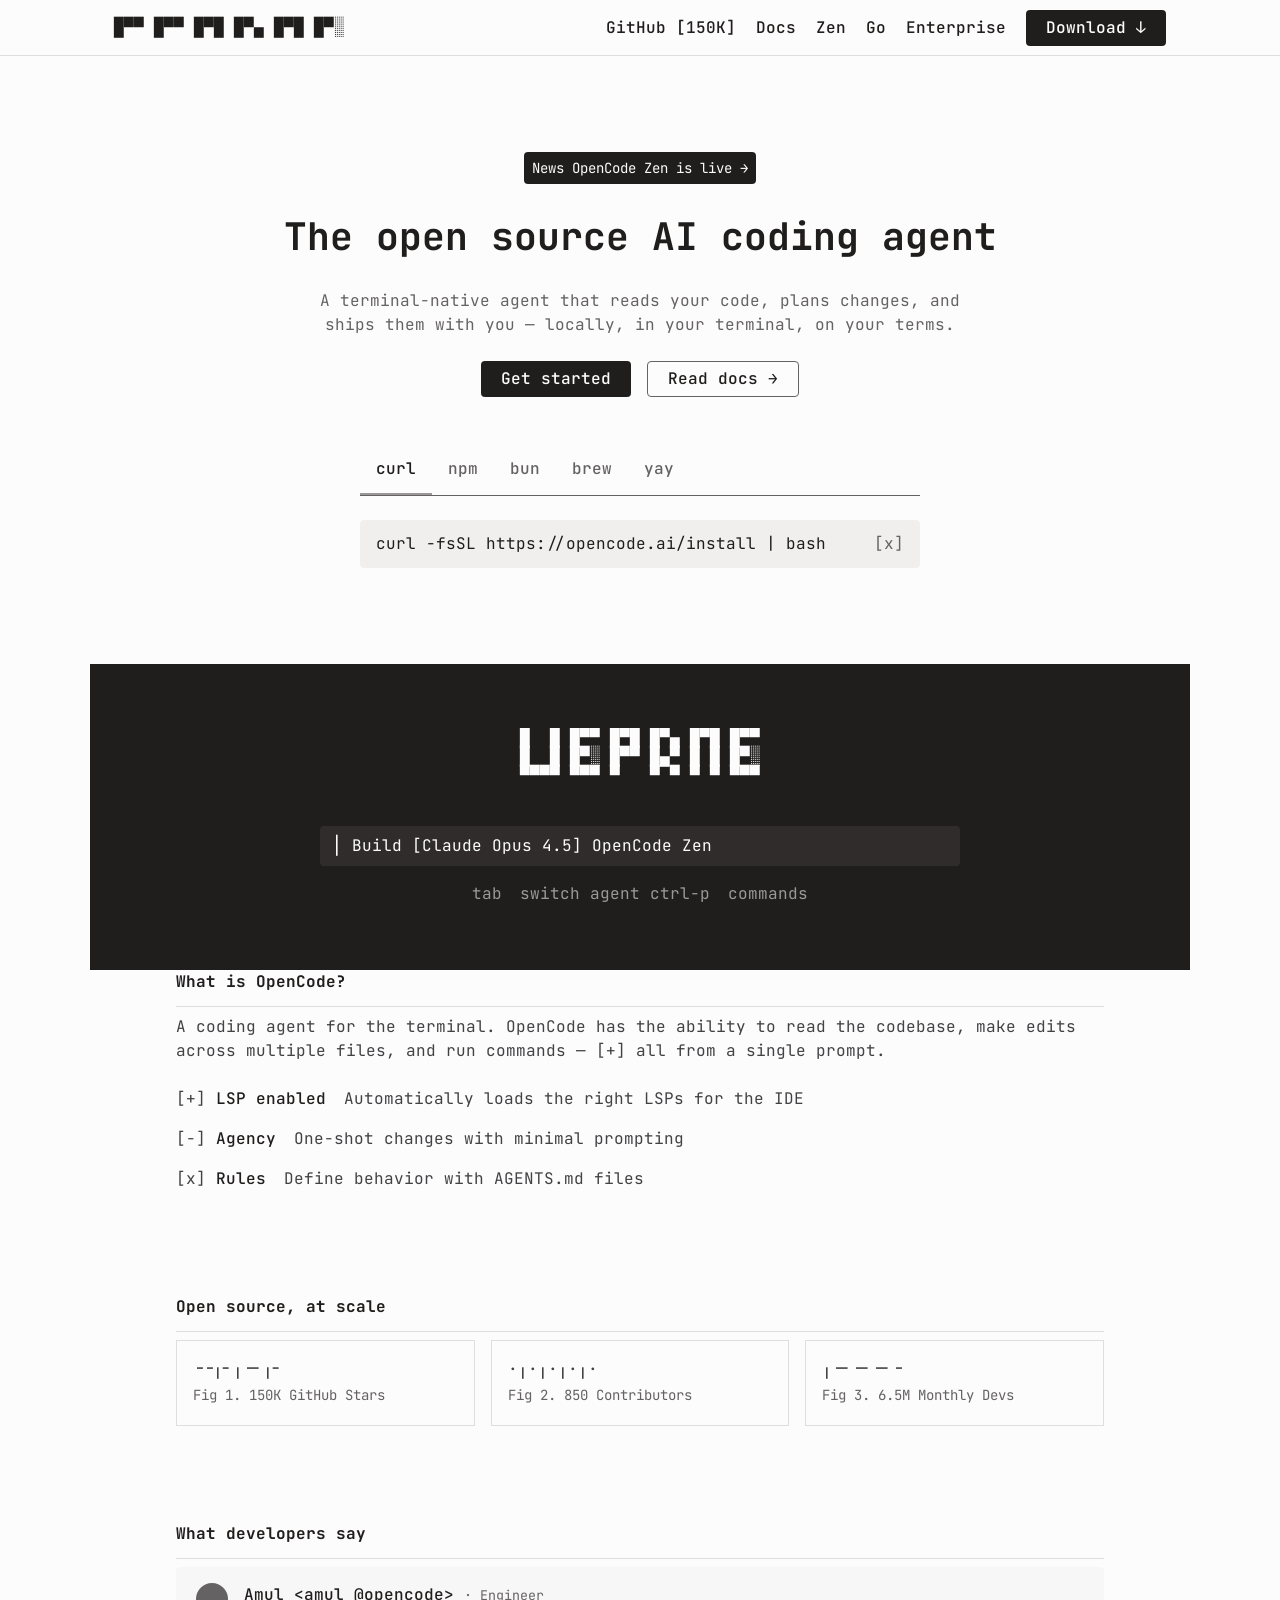
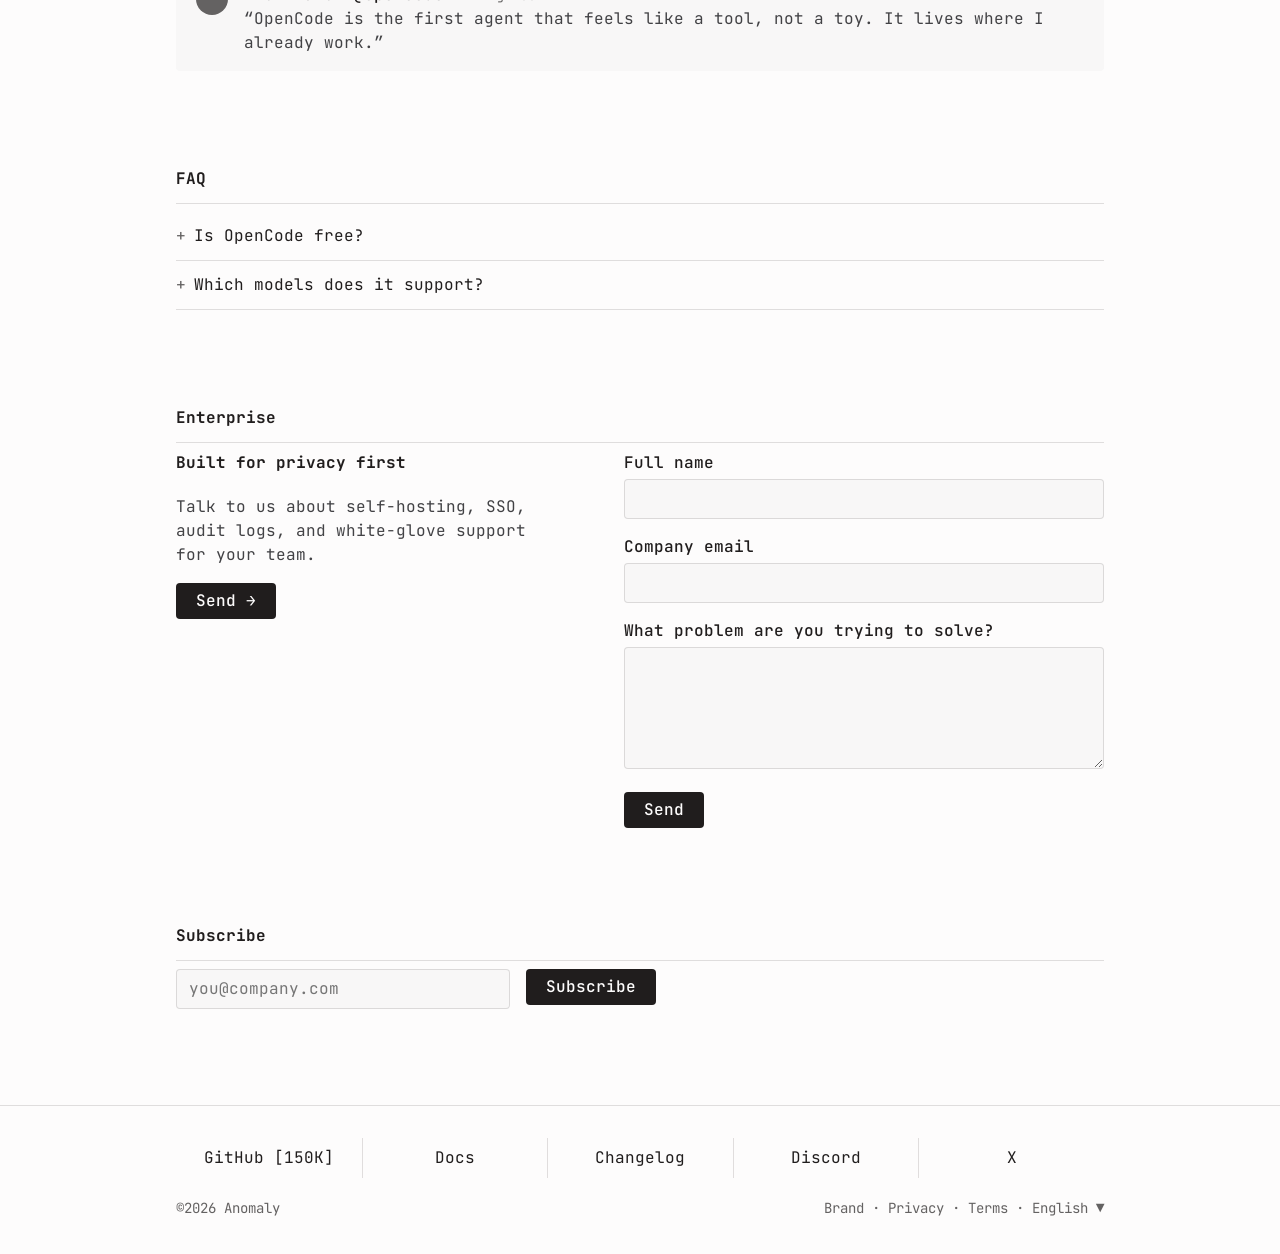
==== index.html @ a5323902 "Add OpenCode DESIGN.md-integrated marketing page" ====
<!DOCTYPE html>
<html lang="en">
<head>
<meta charset="UTF-8">
<meta name="viewport" content="width=device-width, initial-scale=1.0">
<title>OpenCode — The open source AI coding agent</title>
<link rel="preconnect" href="https://fonts.googleapis.com">
<link href="https://fonts.googleapis.com/css2?family=JetBrains+Mono:wght@400;500;700&display=swap" rel="stylesheet">
<style>
  :root {
    --ink: #201d1d;
    --ink-deep: #0f0000;
    --body: #424245;
    --mute: #646262;
    --stone: #6e6e73;
    --ash: #9a9898;
    --canvas: #fdfcfc;
    --surface-soft: #f8f7f7;
    --surface-card: #f1eeee;
    --surface-dark: #201d1d;
    --dark-elevated: #302c2c;
    --hairline: rgba(15, 0, 0, 0.12);
    --hairline-strong: #646262;
    --radius: 4px;
    --section: 96px;
    /* Berkeley Mono substitute per DESIGN.md §Note on Font Substitutes */
    --mono: "Berkeley Mono", "JetBrains Mono", "IBM Plex Mono", ui-monospace, SFMono-Regular, Menlo, Monaco, Consolas, "Liberation Mono", monospace;
  }
  * { margin: 0; padding: 0; box-sizing: border-box; }
  html { scroll-behavior: smooth; }
  body { background: var(--canvas); color: var(--body); font: 400 16px/1.5 var(--mono); }
  a { color: var(--ink); text-decoration: underline; text-underline-offset: 2px; }
  .container { max-width: 960px; margin: 0 auto; padding: 0 16px; }
  section { margin-bottom: var(--section); }

  /* primary-nav */
  nav {
    background: var(--canvas); border-bottom: 1px solid var(--hairline);
    height: 56px; display: flex; align-items: center; position: sticky; top: 0; z-index: 10;
  }
  .nav-inner { max-width: 1100px; margin: 0 auto; padding: 0 24px; width: 100%; display: flex; align-items: center; gap: 24px; }
  .wordmark { color: var(--ink); font: 700 16px/1 var(--mono); white-space: pre; letter-spacing: 0; }
  .nav-links { margin-left: auto; display: flex; gap: 20px; align-items: center; font-weight: 500; color: var(--ink); }
  .nav-links a { text-decoration: none; }

  /* buttons */
  .btn {
    font: 500 16px/2 var(--mono); height: 36px; padding: 4px 20px;
    border-radius: var(--radius); border: none; cursor: pointer; display: inline-flex; align-items: center; gap: 8px; text-decoration: none !important;
  }
  .btn-primary { background: var(--ink); color: var(--canvas); }
  .btn-primary:active { background: var(--ink-deep); }
  .btn-secondary { background: var(--canvas); color: var(--ink); border: 1px solid var(--hairline-strong); }

  .badge-news {
    display: inline-block; background: var(--surface-dark); color: var(--canvas);
    font: 400 14px/2 var(--mono); padding: 2px 8px; border-radius: var(--radius); margin-bottom: 24px;
  }
  .badge-news a { color: var(--canvas); text-decoration: none; }

  h1 { font: 700 38px/1.5 var(--mono); color: var(--ink); }
  h2 { font: 700 16px/1.5 var(--mono); color: var(--ink); display: block; padding-bottom: 12px; border-bottom: 1px solid var(--hairline); margin-bottom: 8px; }
  p { margin-bottom: 16px; }

  /* hero */
  .hero { padding: var(--section) 0 0; text-align: center; }
  .hero h1 { margin-bottom: 24px; }
  .hero p { color: var(--mute); max-width: 640px; margin: 0 auto 24px; text-align: center; }
  .hero-actions { display: flex; gap: 16px; justify-content: center; }

  /* install snippet */
  .install-block { max-width: 560px; margin: 48px auto 0; }
  .tabstrip { display: flex; border-bottom: 1px solid var(--hairline-strong); }
  .tab {
    background: transparent; border: none; color: var(--mute); font: 500 16px/2 var(--mono);
    padding: 8px 16px; cursor: pointer; border-bottom: 2px solid transparent;
  }
  .tab[aria-selected="true"] { color: var(--ink); border-bottom-color: var(--ash); }
  .install-snippet {
    background: var(--surface-card); color: var(--ink); padding: 12px 16px;
    border-radius: var(--radius); margin-top: 24px; display: flex; justify-content: space-between; align-items: center; gap: 16px;
  }
  .install-snippet span { overflow-x: auto; white-space: nowrap; }
  .copy-btn { background: none; border: none; color: var(--mute); font: inherit; cursor: pointer; }

  /* hero TUI mockup */
  .tui-mockup {
    background: var(--surface-dark); color: var(--canvas); padding: 64px 32px;
    max-width: 1100px; margin: 0 auto; text-align: center;
  }
  .tui-mockup pre.wordmark-lg { font: 700 16px/1.2 var(--mono); white-space: pre; color: var(--canvas); margin-bottom: 40px; overflow-x: auto; }
  .tui-prompt-row {
    background: var(--dark-elevated); color: var(--canvas); padding: 8px 12px;
    border-radius: var(--radius); max-width: 640px; margin: 0 auto 16px; text-align: left;
  }
  .tui-hints { color: var(--ash); font-size: 16px; }
  .tui-hints kbd { font-family: inherit; margin-right: 8px; }

  /* list rows */
  .list-row { padding: 8px 0; color: var(--body); }
  .list-row b { color: var(--ink); font-weight: 500; margin-right: 8px; }

  /* FAQ */
  .faq-row { border-bottom: 1px solid var(--hairline); padding: 12px 0; color: var(--ink); }
  .faq-row summary { cursor: pointer; list-style: none; display: flex; gap: 8px; }
  .faq-row summary::-webkit-details-marker { display: none; }
  .faq-row[open] summary .marker::before { content: "−"; }
  .faq-row summary .marker::before { content: "+"; color: var(--mute); }
  .faq-row .answer { padding-top: 8px; color: var(--body); }

  /* chart tiles */
  .charts { display: grid; grid-template-columns: repeat(3, 1fr); gap: 16px; }
  .chart-tile { background: var(--canvas); border: 1px solid var(--hairline); padding: 16px; color: var(--body); }
  .chart-tile .caption { font: 400 14px/2 var(--mono); color: var(--mute); }

  /* testimonial */
  .testimonial-row {
    background: var(--surface-soft); color: var(--body); padding: 16px 20px;
    border-radius: var(--radius); display: flex; gap: 16px; align-items: flex-start;
  }
  .avatar { width: 32px; height: 32px; border-radius: 9999px; background: var(--hairline-strong); flex: none; }
  .testimonial-row .who { font-weight: 500; color: var(--ink); }
  .testimonial-row .who small { color: var(--mute); font-weight: 400; }

  /* inputs */
  .text-input, textarea {
    background: var(--surface-soft); color: var(--ink); border: 1px solid var(--hairline);
    font: 400 16px/1.5 var(--mono); border-radius: var(--radius); padding: 8px 12px; width: 100%;
  }
  .text-input { height: 40px; }
  textarea { padding: 12px; resize: vertical; }
  .text-input:focus, textarea:focus { background: var(--canvas); border-color: var(--ink); outline: none; }
  .form-row { margin-bottom: 16px; }
  .form-row label { display: block; color: var(--ink); font-weight: 500; margin-bottom: 4px; }
  .enterprise-grid { display: grid; grid-template-columns: 360px 480px; gap: 64px; justify-content: space-between; }

  /* footer */
  footer { border-top: 1px solid var(--hairline); padding: 32px 0; }
  .footer-grid { display: grid; grid-template-columns: repeat(5, 1fr); }
  .footer-grid a { padding: 8px 0; text-align: center; border-left: 1px solid var(--hairline); text-decoration: none; }
  .footer-grid a:first-child { border-left: none; }
  .footer-bottom { display: flex; justify-content: space-between; color: var(--mute); font: 400 14px/2 var(--mono); margin-top: 16px; flex-wrap: wrap; gap: 8px; }
  .footer-bottom a { color: var(--mute); text-decoration: none; margin-left: 16px; }

  @media (max-width: 850px) {
    section { margin-bottom: 64px; }
    .charts { grid-template-columns: 1fr; }
    .enterprise-grid { grid-template-columns: 1fr; gap: 32px; }
    .footer-grid { grid-template-columns: repeat(2, 1fr); }
    .footer-grid a { border-left: none; }
  }
  @media (max-width: 768px) {
    .nav-links a:not(.btn) { display: none; }
  }
  @media (max-width: 640px) {
    section { margin-bottom: 48px; }
    h1 { font-size: 28px; }
    .footer-grid { grid-template-columns: 1fr; }
    .hero-actions { flex-direction: column; align-items: center; }
  }
</style>
</head>
<body>

<nav>
  <div class="nav-inner">
    <pre class="wordmark">█▀▀ █▀▀ █▀█ █▀▄ █▀█ █▀░</pre>
    <div class="nav-links">
      <a href="#">GitHub [150K]</a>
      <a href="#">Docs</a>
      <a href="#">Zen</a>
      <a href="#">Go</a>
      <a href="#">Enterprise</a>
      <a href="#" class="btn btn-primary">Download ↓</a>
    </div>
  </div>
</nav>

<main>
  <div class="container">
    <section class="hero">
      <span class="badge-news">News <a href="#">OpenCode Zen is live →</a></span>
      <h1>The open source AI coding agent</h1>
      <p>A terminal-native agent that reads your code, plans changes, and ships them with you — locally, in your terminal, on your terms.</p>
      <div class="hero-actions">
        <a href="#install" class="btn btn-primary">Get started</a>
        <a href="#" class="btn btn-secondary">Read docs →</a>
      </div>
      <div class="install-block" id="install">
        <div class="tabstrip" role="tablist">
          <button class="tab" role="tab" aria-selected="true">curl</button>
          <button class="tab" role="tab" aria-selected="false">npm</button>
          <button class="tab" role="tab" aria-selected="false">bun</button>
          <button class="tab" role="tab" aria-selected="false">brew</button>
          <button class="tab" role="tab" aria-selected="false">yay</button>
        </div>
        <div class="install-snippet">
          <span id="install-cmd">curl -fsSL https://opencode.ai/install | bash</span>
          <button class="copy-btn" id="copy-btn" aria-label="Copy install command">[x]</button>
        </div>
      </div>
    </section>
  </div>

  <div class="tui-mockup">
    <pre class="wordmark-lg">█  █ █▀▀ █▀█ █▀▄ █▀█ █▀▀
█  █ █▀░ █▀▀ █▄▀ █ █ █▀░
▀▀▀▀ ▀▀▀ ▀   ▀ ▀ ▀ ▀ ▀▀▀</pre>
    <div class="tui-prompt-row">│ Build  [Claude Opus 4.5]  OpenCode Zen</div>
    <div class="tui-hints"><kbd>tab</kbd> switch agent <kbd>ctrl-p</kbd> commands</div>
  </div>

  <div class="container">
    <section>
      <h2>What is OpenCode?</h2>
      <p>A coding agent for the terminal. OpenCode has the ability to read the codebase, make edits across multiple files, and run commands — [+] all from a single prompt.</p>
      <div class="list-row">[+] <b>LSP enabled</b> Automatically loads the right LSPs for the IDE</div>
      <div class="list-row">[-] <b>Agency</b> One-shot changes with minimal prompting</div>
      <div class="list-row">[x] <b>Rules</b> Define behavior with AGENTS.md files</div>
    </section>

    <section>
      <h2>Open source, at scale</h2>
      <div class="charts">
        <div class="chart-tile">╶╶╷╴╷╶╴╷╴<div class="caption">Fig 1. 150K GitHub Stars</div></div>
        <div class="chart-tile">·╷·╷·╷·╷·<div class="caption">Fig 2. 850 Contributors</div></div>
        <div class="chart-tile">╷╶╴╶╴╶╴╶<div class="caption">Fig 3. 6.5M Monthly Devs</div></div>
      </div>
    </section>

    <section>
      <h2>What developers say</h2>
      <div class="testimonial-row">
        <div class="avatar"></div>
        <div>
          <div class="who">Amul &lt;amul @opencode&gt; <small>· Engineer</small></div>
          <div>“OpenCode is the first agent that feels like a tool, not a toy. It lives where I already work.”</div>
        </div>
      </div>
    </section>

    <section>
      <h2>FAQ</h2>
      <details class="faq-row">
        <summary><span class="marker"></span>Is OpenCode free?</summary>
        <div class="answer">Yes. OpenCode is open source and free to use. Bring your own model provider.</div>
      </details>
      <details class="faq-row">
        <summary><span class="marker"></span>Which models does it support?</summary>
        <div class="answer">Most major providers plus local models via Ollama and LM Studio.</div>
      </details>
    </section>

    <section>
      <h2>Enterprise</h2>
      <div class="enterprise-grid">
        <div>
          <h2 style="border:none">Built for privacy first</h2>
          <p>Talk to us about self-hosting, SSO, audit logs, and white-glove support for your team.</p>
          <a href="mailto:enterprise@opencode.ai" class="btn btn-primary">Send →</a>
        </div>
        <form onsubmit="event.preventDefault(); this.reset(); alert('[+] Sent');">
          <div class="form-row"><label for="f1">Full name</label><input class="text-input" id="f1" required></div>
          <div class="form-row"><label for="f2">Company email</label><input class="text-input" id="f2" type="email" required></div>
          <div class="form-row"><label for="f3">What problem are you trying to solve?</label><textarea id="f3" rows="4"></textarea></div>
          <button class="btn btn-primary" type="submit">Send</button>
        </form>
      </div>
    </section>

    <section>
      <h2>Subscribe</h2>
      <div class="form-row" style="display:flex; gap:16px; max-width:480px;">
        <input class="text-input" type="email" placeholder="you@company.com" aria-label="Email">
        <button class="btn btn-primary">Subscribe</button>
      </div>
    </section>
  </div>
</main>

<footer>
  <div class="container">
    <div class="footer-grid">
      <a href="#">GitHub [150K]</a>
      <a href="#">Docs</a>
      <a href="#">Changelog</a>
      <a href="#">Discord</a>
      <a href="#">X</a>
    </div>
    <div class="footer-bottom">
      <span>©2026 Anomaly</span>
      <span>Brand · Privacy · Terms · English ▼</span>
    </div>
  </div>
</footer>

<script>
  const cmds = { curl: "curl -fsSL https://opencode.ai/install | bash", npm: "npm i -g opencode-ai@latest", bun: "bun install -g opencode-ai", brew: "brew install anomalyco/tap/opencode", yay: "yay -S opencode-bin" };
  document.querySelectorAll(".tab").forEach(t => t.addEventListener("click", () => {
    document.querySelectorAll(".tab").forEach(x => x.setAttribute("aria-selected", "false"));
    t.setAttribute("aria-selected", "true");
    document.getElementById("install-cmd").textContent = cmds[t.textContent.trim()];
  }));
  document.getElementById("copy-btn").addEventListener("click", () => {
    navigator.clipboard.writeText(document.getElementById("install-cmd").textContent);
  });
</script>
</body>
</html>
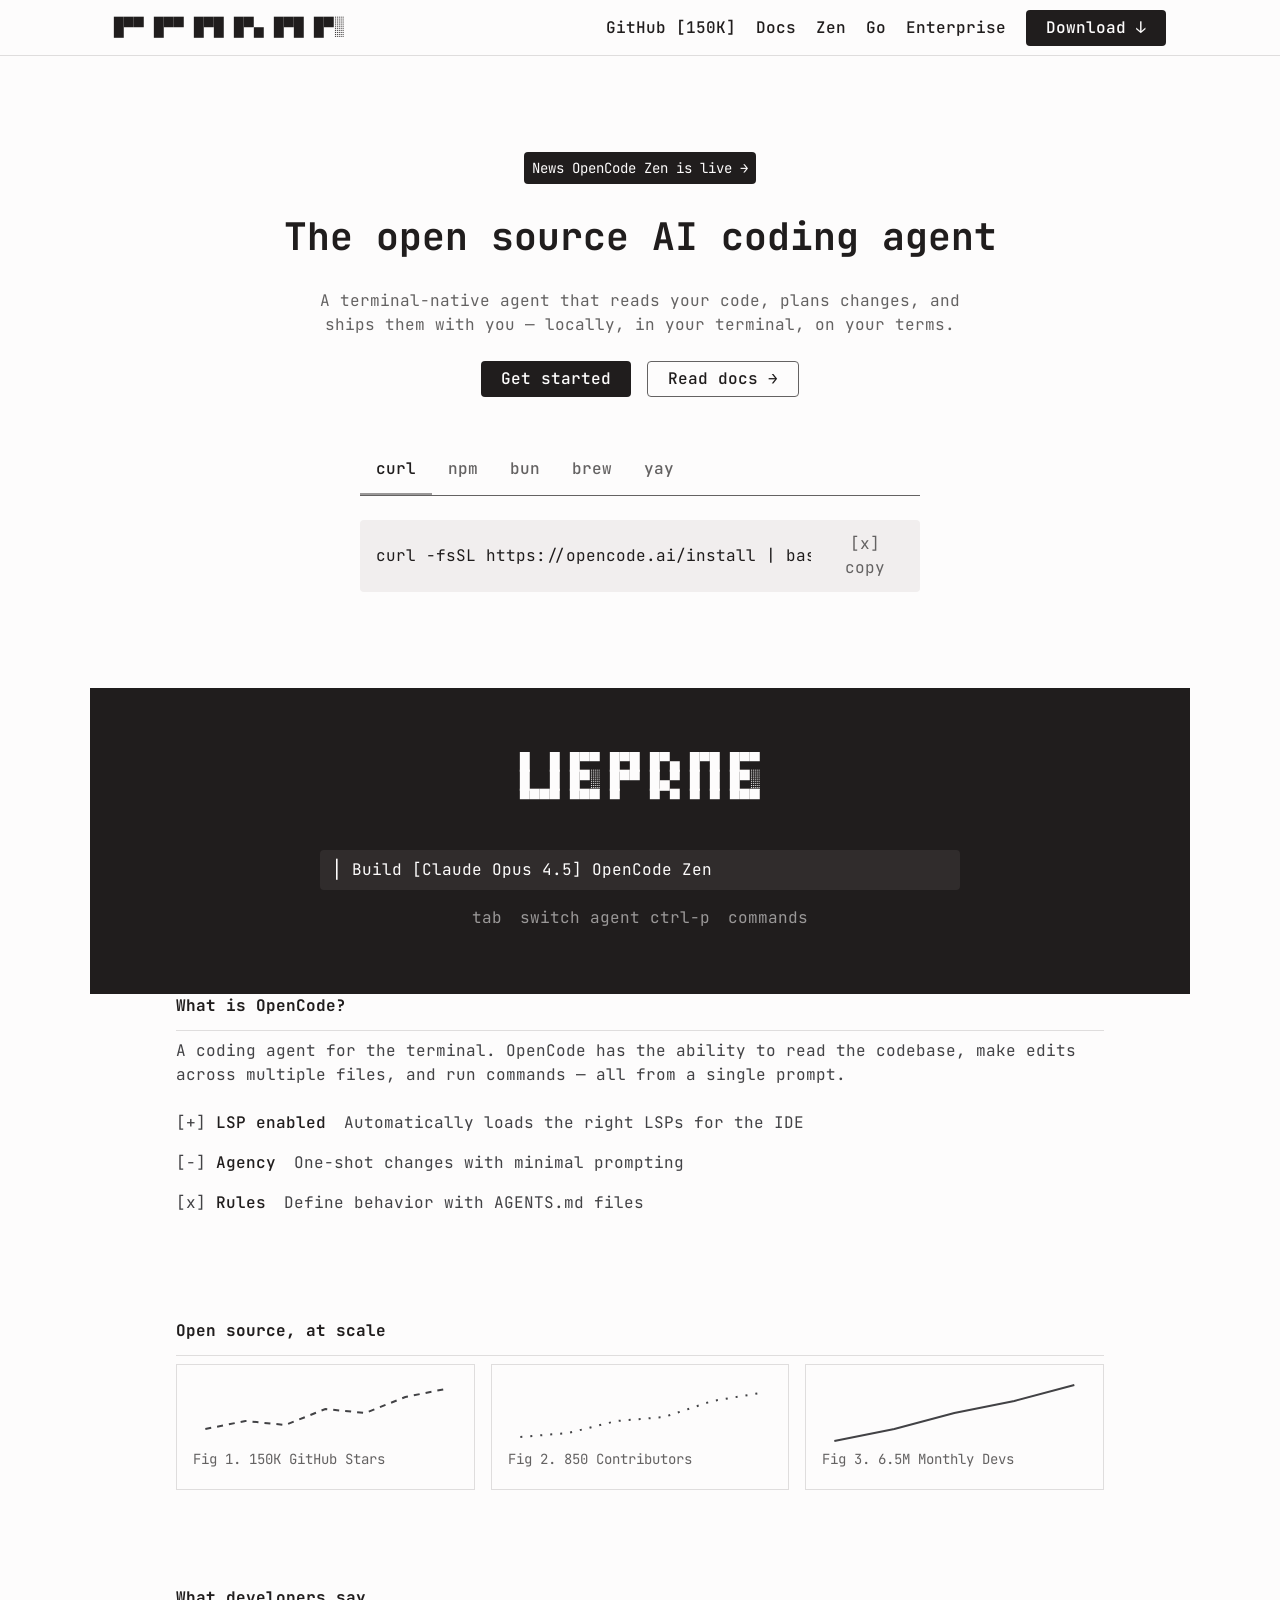
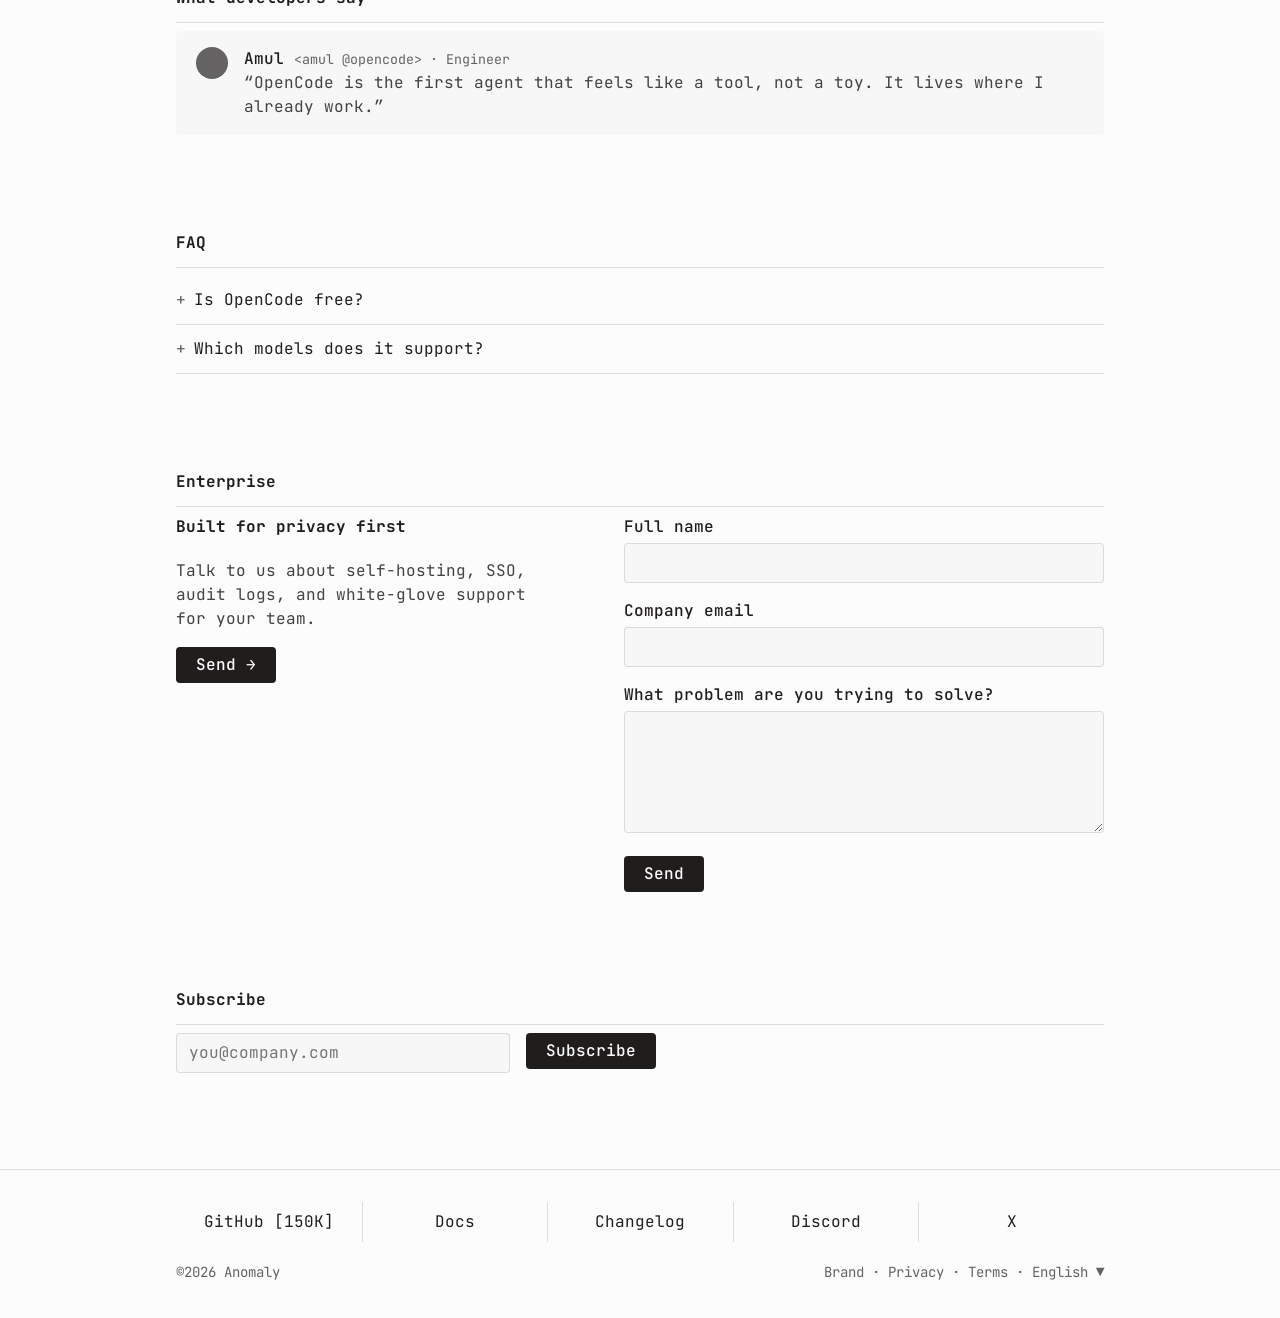
==== commit 57702517: "Add DESIGN.md from awesome-design-md repo, rebuild marketing page" ====
--- a/index.html
+++ b/index.html
@@ -39,7 +39,7 @@
     height: 56px; display: flex; align-items: center; position: sticky; top: 0; z-index: 10;
   }
   .nav-inner { max-width: 1100px; margin: 0 auto; padding: 0 24px; width: 100%; display: flex; align-items: center; gap: 24px; }
-  .wordmark { color: var(--ink); font: 700 16px/1 var(--mono); white-space: pre; letter-spacing: 0; }
+  .wordmark { color: var(--ink); font: 700 16px/1 var(--mono); white-space: pre; }
   .nav-links { margin-left: auto; display: flex; gap: 20px; align-items: center; font-weight: 500; color: var(--ink); }
   .nav-links a { text-decoration: none; }
 
@@ -73,7 +73,7 @@
   .tabstrip { display: flex; border-bottom: 1px solid var(--hairline-strong); }
   .tab {
     background: transparent; border: none; color: var(--mute); font: 500 16px/2 var(--mono);
-    padding: 8px 16px; cursor: pointer; border-bottom: 2px solid transparent;
+    padding: 8px 16px; cursor: pointer; border-bottom: 2px solid transparent; min-height: 36px;
   }
   .tab[aria-selected="true"] { color: var(--ink); border-bottom-color: var(--ash); }
   .install-snippet {
@@ -111,6 +111,7 @@
   /* chart tiles */
   .charts { display: grid; grid-template-columns: repeat(3, 1fr); gap: 16px; }
   .chart-tile { background: var(--canvas); border: 1px solid var(--hairline); padding: 16px; color: var(--body); }
+  .chart-tile svg { display: block; width: 100%; height: 64px; }
   .chart-tile .caption { font: 400 14px/2 var(--mono); color: var(--mute); }
 
   /* testimonial */
@@ -171,7 +172,7 @@
       <a href="#">Zen</a>
       <a href="#">Go</a>
       <a href="#">Enterprise</a>
-      <a href="#" class="btn btn-primary">Download ↓</a>
+      <a href="#install" class="btn btn-primary">Download ↓</a>
     </div>
   </div>
 </nav>
@@ -196,7 +197,7 @@
         </div>
         <div class="install-snippet">
           <span id="install-cmd">curl -fsSL https://opencode.ai/install | bash</span>
-          <button class="copy-btn" id="copy-btn" aria-label="Copy install command">[x]</button>
+          <button class="copy-btn" id="copy-btn" aria-label="Copy install command">[x] copy</button>
         </div>
       </div>
     </section>
@@ -213,7 +214,7 @@
   <div class="container">
     <section>
       <h2>What is OpenCode?</h2>
-      <p>A coding agent for the terminal. OpenCode has the ability to read the codebase, make edits across multiple files, and run commands — [+] all from a single prompt.</p>
+      <p>A coding agent for the terminal. OpenCode has the ability to read the codebase, make edits across multiple files, and run commands — all from a single prompt.</p>
       <div class="list-row">[+] <b>LSP enabled</b> Automatically loads the right LSPs for the IDE</div>
       <div class="list-row">[-] <b>Agency</b> One-shot changes with minimal prompting</div>
       <div class="list-row">[x] <b>Rules</b> Define behavior with AGENTS.md files</div>
@@ -222,9 +223,18 @@
     <section>
       <h2>Open source, at scale</h2>
       <div class="charts">
-        <div class="chart-tile">╶╶╷╴╷╶╴╷╴<div class="caption">Fig 1. 150K GitHub Stars</div></div>
-        <div class="chart-tile">·╷·╷·╷·╷·<div class="caption">Fig 2. 850 Contributors</div></div>
-        <div class="chart-tile">╷╶╴╶╴╶╴╶<div class="caption">Fig 3. 6.5M Monthly Devs</div></div>
+        <div class="chart-tile">
+          <svg viewBox="0 0 120 32" aria-hidden="true"><polyline points="0,24 20,20 40,22 60,14 80,16 100,8 120,4" fill="none" stroke="#424245" stroke-width="1" stroke-dasharray="3 3"/></svg>
+          <div class="caption">Fig 1. 150K GitHub Stars</div>
+        </div>
+        <div class="chart-tile">
+          <svg viewBox="0 0 120 32" aria-hidden="true"><polyline points="0,28 24,26 48,20 72,18 96,10 120,6" fill="none" stroke="#424245" stroke-width="1" stroke-dasharray="1 4"/></svg>
+          <div class="caption">Fig 2. 850 Contributors</div>
+        </div>
+        <div class="chart-tile">
+          <svg viewBox="0 0 120 32" aria-hidden="true"><polyline points="0,30 30,24 60,16 90,10 120,2" fill="none" stroke="#424245" stroke-width="1"/></svg>
+          <div class="caption">Fig 3. 6.5M Monthly Devs</div>
+        </div>
       </div>
     </section>
 
@@ -233,7 +243,7 @@
       <div class="testimonial-row">
         <div class="avatar"></div>
         <div>
-          <div class="who">Amul &lt;amul @opencode&gt; <small>· Engineer</small></div>
+          <div class="who">Amul <small>&lt;amul @opencode&gt; · Engineer</small></div>
           <div>“OpenCode is the first agent that feels like a tool, not a toy. It lives where I already work.”</div>
         </div>
       </div>
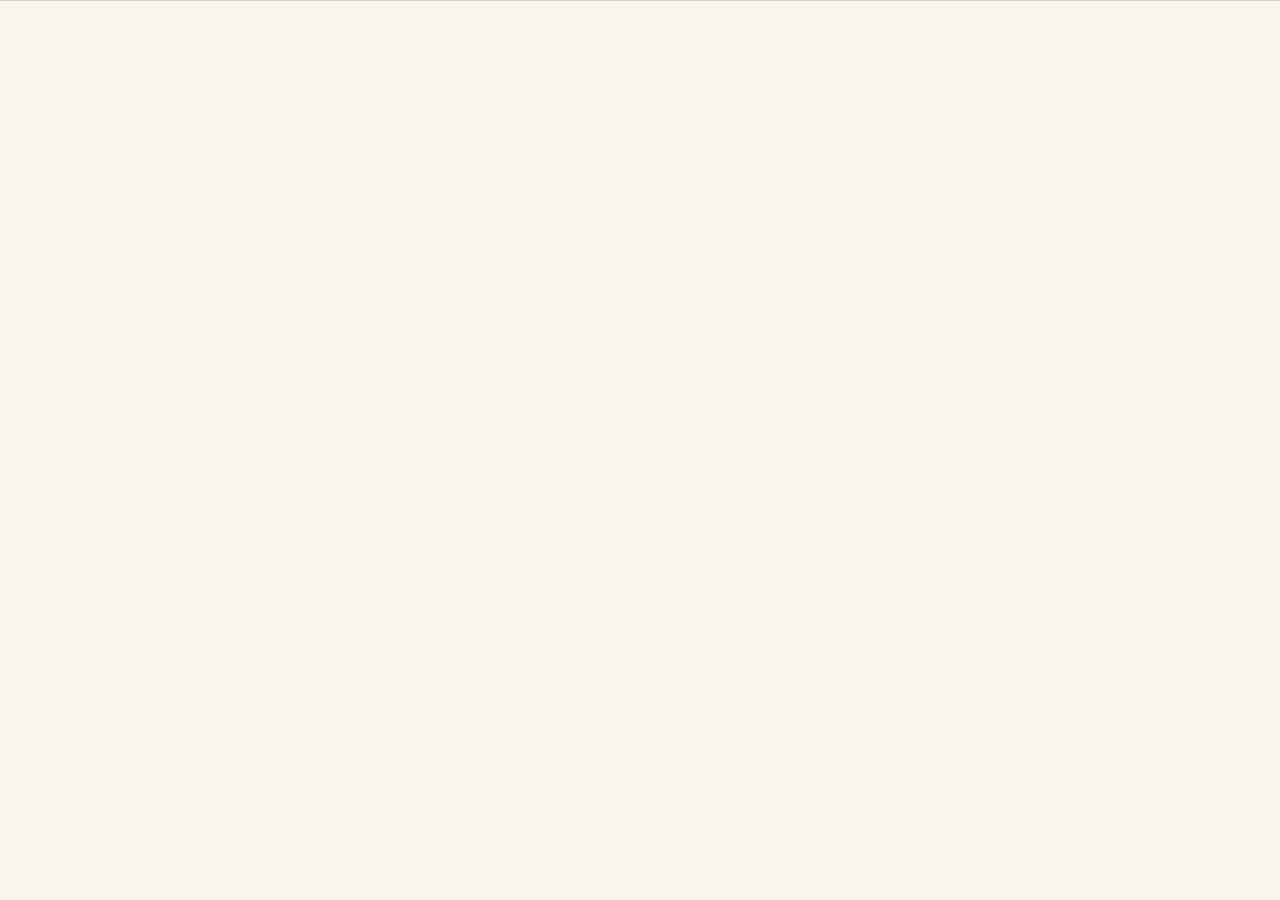
==== commit 8b6a4d88: "PustakaMitra AI frontend: 9 pages, mock service layer, Stitch design-system styling" ====
--- a/index.html
+++ b/index.html
@@ -1,319 +1,17 @@
 <!DOCTYPE html>
 <html lang="en">
 <head>
-<meta charset="UTF-8">
-<meta name="viewport" content="width=device-width, initial-scale=1.0">
-<title>OpenCode — The open source AI coding agent</title>
+<meta charset="utf-8">
+<meta name="viewport" content="width=device-width, initial-scale=1">
+<title>PustakaMitra AI — Nimma Interest, Nimma Next Book!</title>
 <link rel="preconnect" href="https://fonts.googleapis.com">
-<link href="https://fonts.googleapis.com/css2?family=JetBrains+Mono:wght@400;500;700&display=swap" rel="stylesheet">
-<style>
-  :root {
-    --ink: #201d1d;
-    --ink-deep: #0f0000;
-    --body: #424245;
-    --mute: #646262;
-    --stone: #6e6e73;
-    --ash: #9a9898;
-    --canvas: #fdfcfc;
-    --surface-soft: #f8f7f7;
-    --surface-card: #f1eeee;
-    --surface-dark: #201d1d;
-    --dark-elevated: #302c2c;
-    --hairline: rgba(15, 0, 0, 0.12);
-    --hairline-strong: #646262;
-    --radius: 4px;
-    --section: 96px;
-    /* Berkeley Mono substitute per DESIGN.md §Note on Font Substitutes */
-    --mono: "Berkeley Mono", "JetBrains Mono", "IBM Plex Mono", ui-monospace, SFMono-Regular, Menlo, Monaco, Consolas, "Liberation Mono", monospace;
-  }
-  * { margin: 0; padding: 0; box-sizing: border-box; }
-  html { scroll-behavior: smooth; }
-  body { background: var(--canvas); color: var(--body); font: 400 16px/1.5 var(--mono); }
-  a { color: var(--ink); text-decoration: underline; text-underline-offset: 2px; }
-  .container { max-width: 960px; margin: 0 auto; padding: 0 16px; }
-  section { margin-bottom: var(--section); }
-
-  /* primary-nav */
-  nav {
-    background: var(--canvas); border-bottom: 1px solid var(--hairline);
-    height: 56px; display: flex; align-items: center; position: sticky; top: 0; z-index: 10;
-  }
-  .nav-inner { max-width: 1100px; margin: 0 auto; padding: 0 24px; width: 100%; display: flex; align-items: center; gap: 24px; }
-  .wordmark { color: var(--ink); font: 700 16px/1 var(--mono); white-space: pre; }
-  .nav-links { margin-left: auto; display: flex; gap: 20px; align-items: center; font-weight: 500; color: var(--ink); }
-  .nav-links a { text-decoration: none; }
-
-  /* buttons */
-  .btn {
-    font: 500 16px/2 var(--mono); height: 36px; padding: 4px 20px;
-    border-radius: var(--radius); border: none; cursor: pointer; display: inline-flex; align-items: center; gap: 8px; text-decoration: none !important;
-  }
-  .btn-primary { background: var(--ink); color: var(--canvas); }
-  .btn-primary:active { background: var(--ink-deep); }
-  .btn-secondary { background: var(--canvas); color: var(--ink); border: 1px solid var(--hairline-strong); }
-
-  .badge-news {
-    display: inline-block; background: var(--surface-dark); color: var(--canvas);
-    font: 400 14px/2 var(--mono); padding: 2px 8px; border-radius: var(--radius); margin-bottom: 24px;
-  }
-  .badge-news a { color: var(--canvas); text-decoration: none; }
-
-  h1 { font: 700 38px/1.5 var(--mono); color: var(--ink); }
-  h2 { font: 700 16px/1.5 var(--mono); color: var(--ink); display: block; padding-bottom: 12px; border-bottom: 1px solid var(--hairline); margin-bottom: 8px; }
-  p { margin-bottom: 16px; }
-
-  /* hero */
-  .hero { padding: var(--section) 0 0; text-align: center; }
-  .hero h1 { margin-bottom: 24px; }
-  .hero p { color: var(--mute); max-width: 640px; margin: 0 auto 24px; text-align: center; }
-  .hero-actions { display: flex; gap: 16px; justify-content: center; }
-
-  /* install snippet */
-  .install-block { max-width: 560px; margin: 48px auto 0; }
-  .tabstrip { display: flex; border-bottom: 1px solid var(--hairline-strong); }
-  .tab {
-    background: transparent; border: none; color: var(--mute); font: 500 16px/2 var(--mono);
-    padding: 8px 16px; cursor: pointer; border-bottom: 2px solid transparent; min-height: 36px;
-  }
-  .tab[aria-selected="true"] { color: var(--ink); border-bottom-color: var(--ash); }
-  .install-snippet {
-    background: var(--surface-card); color: var(--ink); padding: 12px 16px;
-    border-radius: var(--radius); margin-top: 24px; display: flex; justify-content: space-between; align-items: center; gap: 16px;
-  }
-  .install-snippet span { overflow-x: auto; white-space: nowrap; }
-  .copy-btn { background: none; border: none; color: var(--mute); font: inherit; cursor: pointer; }
-
-  /* hero TUI mockup */
-  .tui-mockup {
-    background: var(--surface-dark); color: var(--canvas); padding: 64px 32px;
-    max-width: 1100px; margin: 0 auto; text-align: center;
-  }
-  .tui-mockup pre.wordmark-lg { font: 700 16px/1.2 var(--mono); white-space: pre; color: var(--canvas); margin-bottom: 40px; overflow-x: auto; }
-  .tui-prompt-row {
-    background: var(--dark-elevated); color: var(--canvas); padding: 8px 12px;
-    border-radius: var(--radius); max-width: 640px; margin: 0 auto 16px; text-align: left;
-  }
-  .tui-hints { color: var(--ash); font-size: 16px; }
-  .tui-hints kbd { font-family: inherit; margin-right: 8px; }
-
-  /* list rows */
-  .list-row { padding: 8px 0; color: var(--body); }
-  .list-row b { color: var(--ink); font-weight: 500; margin-right: 8px; }
-
-  /* FAQ */
-  .faq-row { border-bottom: 1px solid var(--hairline); padding: 12px 0; color: var(--ink); }
-  .faq-row summary { cursor: pointer; list-style: none; display: flex; gap: 8px; }
-  .faq-row summary::-webkit-details-marker { display: none; }
-  .faq-row[open] summary .marker::before { content: "−"; }
-  .faq-row summary .marker::before { content: "+"; color: var(--mute); }
-  .faq-row .answer { padding-top: 8px; color: var(--body); }
-
-  /* chart tiles */
-  .charts { display: grid; grid-template-columns: repeat(3, 1fr); gap: 16px; }
-  .chart-tile { background: var(--canvas); border: 1px solid var(--hairline); padding: 16px; color: var(--body); }
-  .chart-tile svg { display: block; width: 100%; height: 64px; }
-  .chart-tile .caption { font: 400 14px/2 var(--mono); color: var(--mute); }
-
-  /* testimonial */
-  .testimonial-row {
-    background: var(--surface-soft); color: var(--body); padding: 16px 20px;
-    border-radius: var(--radius); display: flex; gap: 16px; align-items: flex-start;
-  }
-  .avatar { width: 32px; height: 32px; border-radius: 9999px; background: var(--hairline-strong); flex: none; }
-  .testimonial-row .who { font-weight: 500; color: var(--ink); }
-  .testimonial-row .who small { color: var(--mute); font-weight: 400; }
-
-  /* inputs */
-  .text-input, textarea {
-    background: var(--surface-soft); color: var(--ink); border: 1px solid var(--hairline);
-    font: 400 16px/1.5 var(--mono); border-radius: var(--radius); padding: 8px 12px; width: 100%;
-  }
-  .text-input { height: 40px; }
-  textarea { padding: 12px; resize: vertical; }
-  .text-input:focus, textarea:focus { background: var(--canvas); border-color: var(--ink); outline: none; }
-  .form-row { margin-bottom: 16px; }
-  .form-row label { display: block; color: var(--ink); font-weight: 500; margin-bottom: 4px; }
-  .enterprise-grid { display: grid; grid-template-columns: 360px 480px; gap: 64px; justify-content: space-between; }
-
-  /* footer */
-  footer { border-top: 1px solid var(--hairline); padding: 32px 0; }
-  .footer-grid { display: grid; grid-template-columns: repeat(5, 1fr); }
-  .footer-grid a { padding: 8px 0; text-align: center; border-left: 1px solid var(--hairline); text-decoration: none; }
-  .footer-grid a:first-child { border-left: none; }
-  .footer-bottom { display: flex; justify-content: space-between; color: var(--mute); font: 400 14px/2 var(--mono); margin-top: 16px; flex-wrap: wrap; gap: 8px; }
-  .footer-bottom a { color: var(--mute); text-decoration: none; margin-left: 16px; }
-
-  @media (max-width: 850px) {
-    section { margin-bottom: 64px; }
-    .charts { grid-template-columns: 1fr; }
-    .enterprise-grid { grid-template-columns: 1fr; gap: 32px; }
-    .footer-grid { grid-template-columns: repeat(2, 1fr); }
-    .footer-grid a { border-left: none; }
-  }
-  @media (max-width: 768px) {
-    .nav-links a:not(.btn) { display: none; }
-  }
-  @media (max-width: 640px) {
-    section { margin-bottom: 48px; }
-    h1 { font-size: 28px; }
-    .footer-grid { grid-template-columns: 1fr; }
-    .hero-actions { flex-direction: column; align-items: center; }
-  }
-</style>
+<link href="https://fonts.googleapis.com/css2?family=Literata:opsz,wght@7..72,400;7..72,600;7..72,700&family=Source+Sans+3:wght@400;500;600&family=Noto+Sans+Kannada:wght@400;600&display=swap" rel="stylesheet">
+<link rel="stylesheet" href="/css/pustakamitra.css">
 </head>
 <body>
-
-<nav>
-  <div class="nav-inner">
-    <pre class="wordmark">█▀▀ █▀▀ █▀█ █▀▄ █▀█ █▀░</pre>
-    <div class="nav-links">
-      <a href="#">GitHub [150K]</a>
-      <a href="#">Docs</a>
-      <a href="#">Zen</a>
-      <a href="#">Go</a>
-      <a href="#">Enterprise</a>
-      <a href="#install" class="btn btn-primary">Download ↓</a>
-    </div>
-  </div>
-</nav>
-
-<main>
-  <div class="container">
-    <section class="hero">
-      <span class="badge-news">News <a href="#">OpenCode Zen is live →</a></span>
-      <h1>The open source AI coding agent</h1>
-      <p>A terminal-native agent that reads your code, plans changes, and ships them with you — locally, in your terminal, on your terms.</p>
-      <div class="hero-actions">
-        <a href="#install" class="btn btn-primary">Get started</a>
-        <a href="#" class="btn btn-secondary">Read docs →</a>
-      </div>
-      <div class="install-block" id="install">
-        <div class="tabstrip" role="tablist">
-          <button class="tab" role="tab" aria-selected="true">curl</button>
-          <button class="tab" role="tab" aria-selected="false">npm</button>
-          <button class="tab" role="tab" aria-selected="false">bun</button>
-          <button class="tab" role="tab" aria-selected="false">brew</button>
-          <button class="tab" role="tab" aria-selected="false">yay</button>
-        </div>
-        <div class="install-snippet">
-          <span id="install-cmd">curl -fsSL https://opencode.ai/install | bash</span>
-          <button class="copy-btn" id="copy-btn" aria-label="Copy install command">[x] copy</button>
-        </div>
-      </div>
-    </section>
-  </div>
-
-  <div class="tui-mockup">
-    <pre class="wordmark-lg">█  █ █▀▀ █▀█ █▀▄ █▀█ █▀▀
-█  █ █▀░ █▀▀ █▄▀ █ █ █▀░
-▀▀▀▀ ▀▀▀ ▀   ▀ ▀ ▀ ▀ ▀▀▀</pre>
-    <div class="tui-prompt-row">│ Build  [Claude Opus 4.5]  OpenCode Zen</div>
-    <div class="tui-hints"><kbd>tab</kbd> switch agent <kbd>ctrl-p</kbd> commands</div>
-  </div>
-
-  <div class="container">
-    <section>
-      <h2>What is OpenCode?</h2>
-      <p>A coding agent for the terminal. OpenCode has the ability to read the codebase, make edits across multiple files, and run commands — all from a single prompt.</p>
-      <div class="list-row">[+] <b>LSP enabled</b> Automatically loads the right LSPs for the IDE</div>
-      <div class="list-row">[-] <b>Agency</b> One-shot changes with minimal prompting</div>
-      <div class="list-row">[x] <b>Rules</b> Define behavior with AGENTS.md files</div>
-    </section>
-
-    <section>
-      <h2>Open source, at scale</h2>
-      <div class="charts">
-        <div class="chart-tile">
-          <svg viewBox="0 0 120 32" aria-hidden="true"><polyline points="0,24 20,20 40,22 60,14 80,16 100,8 120,4" fill="none" stroke="#424245" stroke-width="1" stroke-dasharray="3 3"/></svg>
-          <div class="caption">Fig 1. 150K GitHub Stars</div>
-        </div>
-        <div class="chart-tile">
-          <svg viewBox="0 0 120 32" aria-hidden="true"><polyline points="0,28 24,26 48,20 72,18 96,10 120,6" fill="none" stroke="#424245" stroke-width="1" stroke-dasharray="1 4"/></svg>
-          <div class="caption">Fig 2. 850 Contributors</div>
-        </div>
-        <div class="chart-tile">
-          <svg viewBox="0 0 120 32" aria-hidden="true"><polyline points="0,30 30,24 60,16 90,10 120,2" fill="none" stroke="#424245" stroke-width="1"/></svg>
-          <div class="caption">Fig 3. 6.5M Monthly Devs</div>
-        </div>
-      </div>
-    </section>
-
-    <section>
-      <h2>What developers say</h2>
-      <div class="testimonial-row">
-        <div class="avatar"></div>
-        <div>
-          <div class="who">Amul <small>&lt;amul @opencode&gt; · Engineer</small></div>
-          <div>“OpenCode is the first agent that feels like a tool, not a toy. It lives where I already work.”</div>
-        </div>
-      </div>
-    </section>
-
-    <section>
-      <h2>FAQ</h2>
-      <details class="faq-row">
-        <summary><span class="marker"></span>Is OpenCode free?</summary>
-        <div class="answer">Yes. OpenCode is open source and free to use. Bring your own model provider.</div>
-      </details>
-      <details class="faq-row">
-        <summary><span class="marker"></span>Which models does it support?</summary>
-        <div class="answer">Most major providers plus local models via Ollama and LM Studio.</div>
-      </details>
-    </section>
-
-    <section>
-      <h2>Enterprise</h2>
-      <div class="enterprise-grid">
-        <div>
-          <h2 style="border:none">Built for privacy first</h2>
-          <p>Talk to us about self-hosting, SSO, audit logs, and white-glove support for your team.</p>
-          <a href="mailto:enterprise@opencode.ai" class="btn btn-primary">Send →</a>
-        </div>
-        <form onsubmit="event.preventDefault(); this.reset(); alert('[+] Sent');">
-          <div class="form-row"><label for="f1">Full name</label><input class="text-input" id="f1" required></div>
-          <div class="form-row"><label for="f2">Company email</label><input class="text-input" id="f2" type="email" required></div>
-          <div class="form-row"><label for="f3">What problem are you trying to solve?</label><textarea id="f3" rows="4"></textarea></div>
-          <button class="btn btn-primary" type="submit">Send</button>
-        </form>
-      </div>
-    </section>
-
-    <section>
-      <h2>Subscribe</h2>
-      <div class="form-row" style="display:flex; gap:16px; max-width:480px;">
-        <input class="text-input" type="email" placeholder="you@company.com" aria-label="Email">
-        <button class="btn btn-primary">Subscribe</button>
-      </div>
-    </section>
-  </div>
-</main>
-
-<footer>
-  <div class="container">
-    <div class="footer-grid">
-      <a href="#">GitHub [150K]</a>
-      <a href="#">Docs</a>
-      <a href="#">Changelog</a>
-      <a href="#">Discord</a>
-      <a href="#">X</a>
-    </div>
-    <div class="footer-bottom">
-      <span>©2026 Anomaly</span>
-      <span>Brand · Privacy · Terms · English ▼</span>
-    </div>
-  </div>
-</footer>
-
-<script>
-  const cmds = { curl: "curl -fsSL https://opencode.ai/install | bash", npm: "npm i -g opencode-ai@latest", bun: "bun install -g opencode-ai", brew: "brew install anomalyco/tap/opencode", yay: "yay -S opencode-bin" };
-  document.querySelectorAll(".tab").forEach(t => t.addEventListener("click", () => {
-    document.querySelectorAll(".tab").forEach(x => x.setAttribute("aria-selected", "false"));
-    t.setAttribute("aria-selected", "true");
-    document.getElementById("install-cmd").textContent = cmds[t.textContent.trim()];
-  }));
-  document.getElementById("copy-btn").addEventListener("click", () => {
-    navigator.clipboard.writeText(document.getElementById("install-cmd").textContent);
-  });
-</script>
+<nav class="topnav" id="nav"></nav>
+<main class="container" id="main"></main>
+<div id="footer"></div>
+<script type="module" src="/js/pages/landing.js"></script>
 </body>
 </html>
--- a/css/pustakamitra.css
+++ b/css/pustakamitra.css
@@ -0,0 +1,128 @@
+/* PustakaMitra AI design system — derived from Stitch design system
+   (forest green #1b4332 / ivory #faf6ef / gold #c2871d, Literata + Source Sans 3,
+   generous spacing, 1px borders, 4px radii). */
+:root {
+  --green: #1b4332; --green-700: #16382a; --green-500: #2d6a4f;
+  --ivory: #faf6ef; --ivory-200: #f2ead9; --ivory-400: #e7dccb;
+  --gold: #c2871d; --gold-soft: #e7c77f;
+  --ink: #22271f; --mute: #6d6a5f;
+  --border: 1px solid rgba(27, 67, 50, .18);
+  --amber: #b3541e;
+  --radius: 4px; --radius-lg: 12px;
+  --shadow: 0 2px 8px rgba(27, 67, 50, .07);
+  --serif: "Literata", Georgia, serif;
+  --sans: "Source Sans 3", "Noto Sans Kannada", system-ui, sans-serif;
+  --maxw: 1120px;
+  --space-1: .5rem; --space-2: 1rem; --space-3: 1.5rem; --space-4: 2.5rem; --space-5: 4rem;
+}
+* { margin: 0; padding: 0; box-sizing: border-box; }
+body { background: var(--ivory); color: var(--ink); font: 17px/1.6 var(--sans); -webkit-font-smoothing: antialiased; }
+h1, h2, h3, .serif { font-family: var(--serif); line-height: 1.25; }
+h1 { font-size: clamp(2rem, 5vw, 3.1rem); font-weight: 600; }
+h2 { font-size: 1.45rem; font-weight: 600; }
+a { color: var(--green); text-decoration: none; }
+a:hover { text-decoration: underline; }
+img { max-width: 100%; }
+
+.container { max-width: var(--maxw); margin: 0 auto; padding-inline: var(--space-3); }
+.section { margin-block: var(--space-5); }
+.muted { color: var(--mute); }
+.kannada { font-family: var(--sans); }
+
+/* nav */
+.topnav { border-bottom: var(--border); background: var(--ivory); position: sticky; top: 0; z-index: 20; }
+.topnav .inner { display: flex; align-items: center; gap: var(--space-3); height: 64px; max-width: var(--maxw); margin: 0 auto; padding-inline: var(--space-3); }
+.logo { font-family: var(--serif); font-size: 1.15rem; font-weight: 700; color: var(--green); display: flex; gap: .5rem; align-items: center; }
+.logo .mark { width: 28px; height: 28px; border-radius: 50%; background: var(--gold); display: grid; place-items: center; color: var(--ivory); font-size: 14px; font-family: var(--serif); }
+.topnav .links { margin-left: auto; display: flex; gap: var(--space-2); align-items: center; font-weight: 500; }
+.topnav .links a { padding: .4rem .7rem; border-radius: var(--radius); }
+.topnav .links a[aria-current="page"] { background: var(--ivory-200); color: var(--green); }
+
+/* buttons */
+.btn { display: inline-flex; align-items: center; gap: .5rem; padding: .68rem 1.4rem; border-radius: var(--radius); border: 1px solid var(--green); background: var(--green); color: var(--ivory); font: 600 .95rem var(--sans); cursor: pointer; transition: background .15s, border-color .15s, transform .05s; }
+.btn:hover { background: var(--green-700); }
+.btn:active { transform: translateY(1px); }
+.btn.gold { border-color: var(--gold); background: var(--gold); color: #fff; }
+.btn.gold:hover { background: #a8710f; }
+.btn.secondary { background: transparent; color: var(--green); border-color: rgba(27,67,50,.35); }
+.btn.secondary:hover { border-color: var(--green); background: rgba(27,67,50,.05); }
+.btn.small { padding: .4rem .9rem; font-size: .85rem; }
+
+/* cards & books */
+.bookcard { border: var(--border); border-radius: var(--radius-lg); background: #fffdf8; overflow: hidden; display: flex; flex-direction: column; box-shadow: var(--shadow); transition: transform .15s, box-shadow .15s; }
+.bookcard:hover { transform: translateY(-3px); box-shadow: 0 6px 18px rgba(27,67,50,.12); }
+.bookcard .cover-wrap { aspect-ratio: 2/3; display: block; }
+.bookcard .info { padding: var(--space-2); display: flex; flex-direction: column; gap: .35rem; }
+.bookcard .title { font-family: var(--serif); font-weight: 600; font-size: 1.02rem; color: var(--green-700); }
+.bookcard .meta { font-size: .85rem; color: var(--mute); }
+.tag { display: inline-block; font-size: .72rem; letter-spacing: .04em; text-transform: uppercase; padding: .15rem .55rem; border: var(--border); border-radius: 999px; background: var(--ivory-200); color: var(--green); }
+.tag.gold { background: rgba(194,135,29,.14); border-color: rgba(194,135,29,.4); color: #8f6310; }
+
+.shelf { display: grid; grid-template-columns: repeat(auto-fill, minmax(170px, 1fr)); gap: var(--space-2); }
+
+/* forms */
+input[type="text"], input[type="email"], input[type="password"], input[type="search"], select, textarea {
+  width: 100%; padding: .7rem .9rem; border: var(--border); border-radius: var(--radius);
+  background: #fffdf8; font: 1rem var(--sans); color: var(--ink);
+}
+input:focus, select:focus, textarea:focus { outline: 2px solid rgba(194,135,29,.45); outline-offset: 1px; border-color: var(--green); }
+.field { display: flex; flex-direction: column; gap: .3rem; margin-bottom: var(--space-3); }
+.field label { font-weight: 600; font-size: .9rem; color: var(--green-700); }
+.hint { font-size: .8rem; color: var(--mute); }
+
+.searchbar { display: flex; gap: .5rem; }
+.searchbar input { flex: 1; }
+
+/* chips */
+.chipbar { display: flex; flex-wrap: wrap; gap: .5rem; }
+.chip {
+  padding: .45rem .95rem; border: var(--border); border-radius: 999px; background: #fffdf8;
+  font-size: .9rem; cursor: pointer; color: var(--ink); transition: all .15s;
+}
+.chip:hover { border-color: var(--green); }
+.chip[aria-pressed="true"] { background: var(--green); color: var(--ivory); border-color: var(--green); }
+.chip .kn { color: var(--gold); margin-left: .35rem; font-size: .82rem; }
+.chip[aria-pressed="true"] .kn { color: var(--gold-soft); }
+
+/* panels */
+.panel { border: var(--border); border-radius: var(--radius-lg); background: #fffdf8; padding: var(--space-3); }
+.panel.green { background: var(--green); color: var(--ivory); border-color: var(--green); }
+.panel.soft { background: var(--ivory-200); }
+
+/* availability */
+.status { font-size: .85rem; font-weight: 600; display: inline-flex; gap: .35rem; align-items: center; padding: .15rem .6rem; border-radius: 999px; border: 1px solid transparent; }
+.status.available { color: #1d6b3c; background: rgba(45,106,79,.12); border-color: rgba(45,106,79,.35); }
+.status.checked-out { color: var(--amber); background: rgba(179,84,30,.10); border-color: rgba(179,84,30,.35); }
+.status.waitlist { color: #8a6d00; background: rgba(194,135,29,.12); border-color: rgba(194,135,29,.4); }
+.mock-note { font-size: .78rem; color: var(--mute); font-style: italic; }
+
+/* tables / library rows */
+.librow { display: flex; flex-wrap: wrap; gap: var(--space-2); align-items: center; padding: var(--space-2) 0; border-bottom: var(--border); }
+.librow:last-child { border-bottom: none; }
+.librow .branch { font-family: var(--serif); font-weight: 600; color: var(--green-700); min-width: 240px; }
+
+/* footer */
+footer { border-top: var(--border); margin-top: var(--space-5); padding: var(--space-3) 0 var(--space-4); }
+footer .inner { display: flex; flex-wrap: wrap; gap: var(--space-3); justify-content: space-between; font-size: .9rem; color: var(--mute); }
+footer a { color: var(--green-700); }
+
+/* auth / onboarding split */
+.split { display: grid; grid-template-columns: 1fr 1fr; min-height: calc(100vh - 64px); }
+.split .left { background: var(--green); color: var(--ivory); padding: var(--space-4); display: flex; flex-direction: column; justify-content: center; gap: var(--space-3); }
+.split .left blockquote { font-family: var(--serif); font-size: 1.4rem; line-height: 1.5; }
+.split .left .by { color: var(--gold-soft); font-size: .9rem; }
+.split .right { display: grid; place-items: center; padding: var(--space-4); }
+.authcard { width: 100%; max-width: 400px; }
+.steps { display: flex; gap: .4rem; margin-bottom: var(--space-3); }
+.steps .dot { height: 6px; flex: 1; border-radius: 999px; background: var(--ivory-400); }
+.steps .dot.done { background: var(--gold); }
+.steps .dot.active { background: var(--green); }
+
+@media (max-width: 850px) {
+  .split { grid-template-columns: 1fr; }
+  .split .left { min-height: 220px; padding: var(--space-3); }
+}
+@media (max-width: 640px) {
+  .topnav .links a:not(.btn) { display: none; }
+  h1 { font-size: 2rem; }
+}
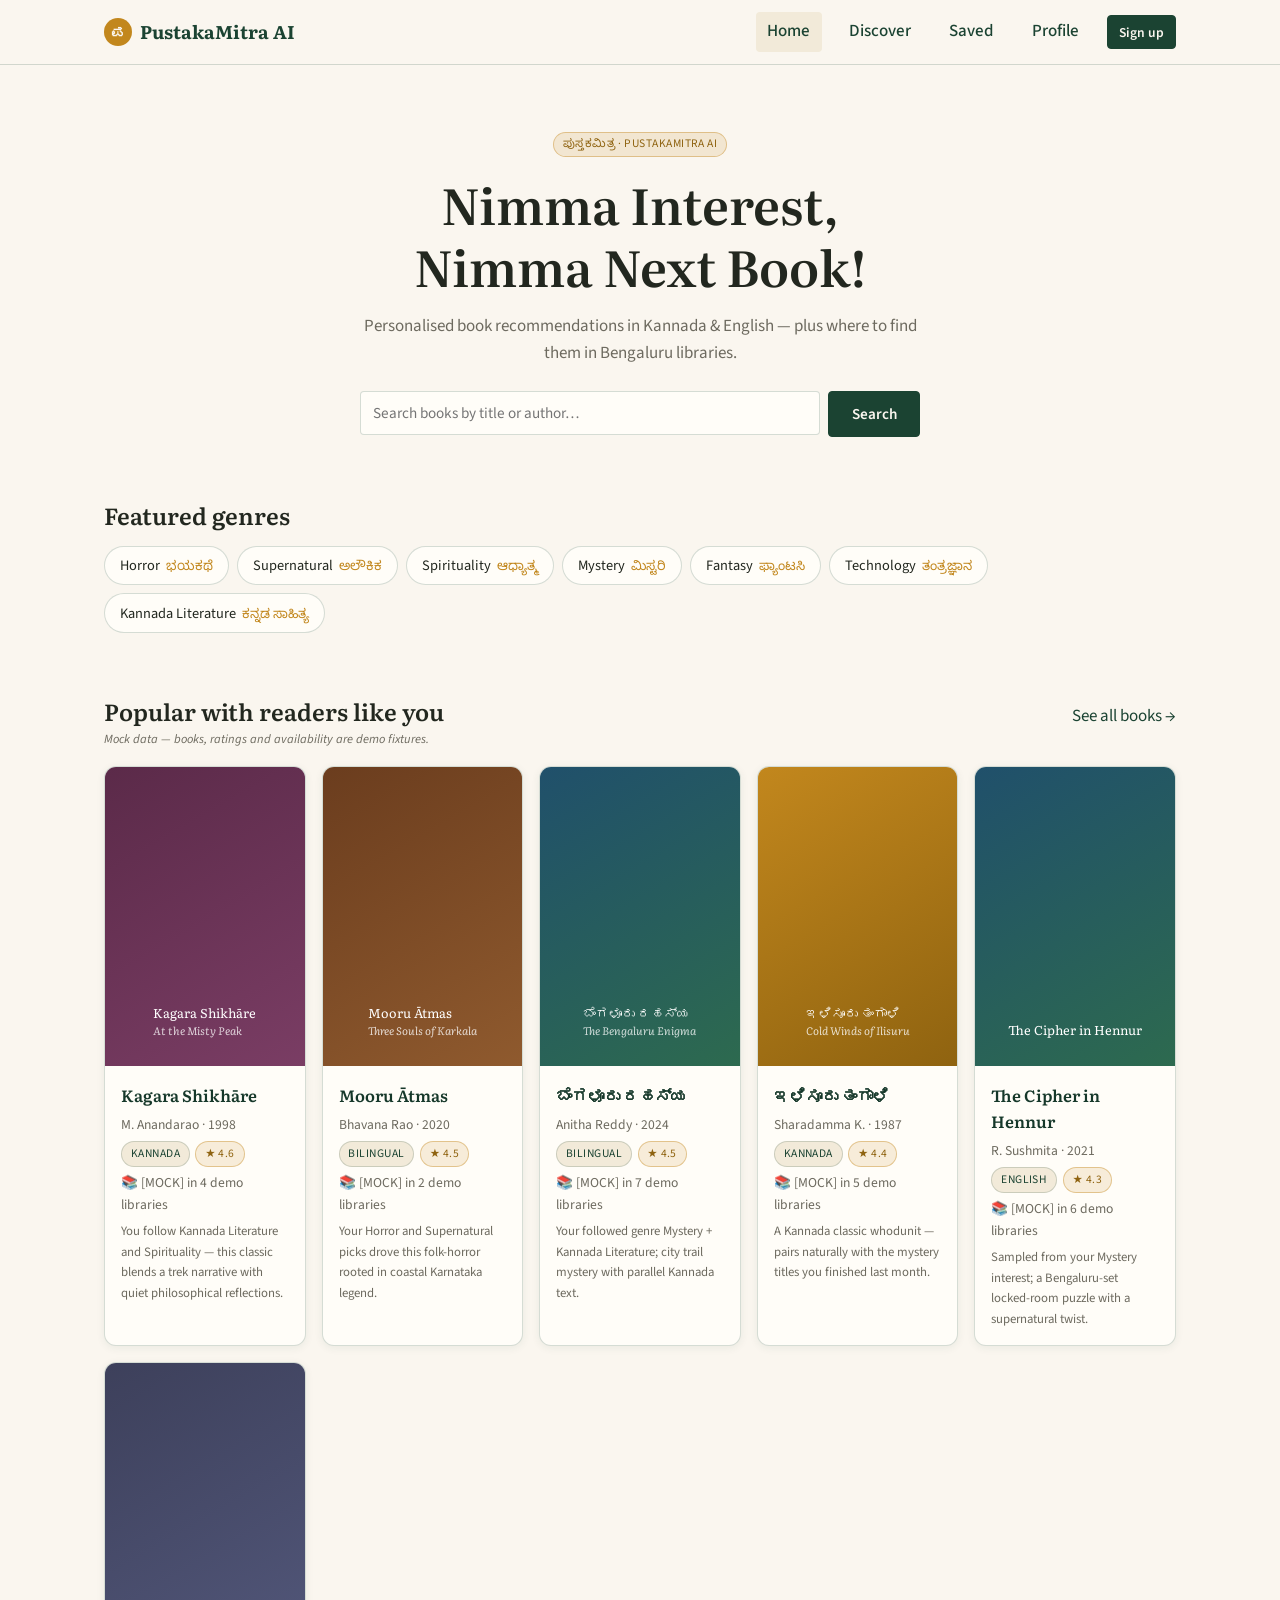
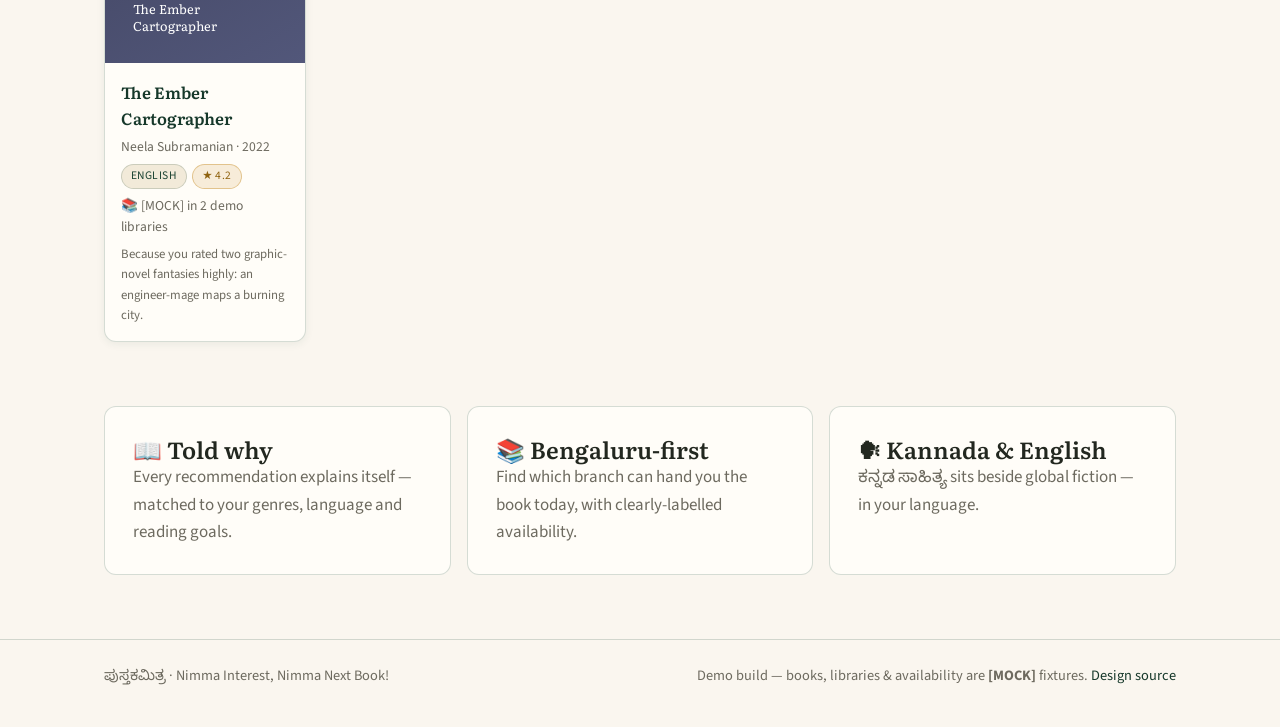
==== commit d2503519: "Add brand SVG favicon, linked on all 9 pages" ====
--- a/index.html
+++ b/index.html
@@ -6,6 +6,7 @@
 <title>PustakaMitra AI — Nimma Interest, Nimma Next Book!</title>
 <link rel="preconnect" href="https://fonts.googleapis.com">
 <link href="https://fonts.googleapis.com/css2?family=Literata:opsz,wght@7..72,400;7..72,600;7..72,700&family=Source+Sans+3:wght@400;500;600&family=Noto+Sans+Kannada:wght@400;600&display=swap" rel="stylesheet">
+<link rel="icon" type="image/svg+xml" href="/favicon.svg">
 <link rel="stylesheet" href="/css/pustakamitra.css">
 </head>
 <body>
--- a/css/pustakamitra.css
+++ b/css/pustakamitra.css
@@ -61,13 +61,22 @@
 .shelf { display: grid; grid-template-columns: repeat(auto-fill, minmax(170px, 1fr)); gap: var(--space-2); }
 
 /* forms */
-input[type="text"], input[type="email"], input[type="password"], input[type="search"], select, textarea {
-  width: 100%; padding: .7rem .9rem; border: var(--border); border-radius: var(--radius);
-  background: #fffdf8; font: 1rem var(--sans); color: var(--ink);
+input[type="text"], input[type="email"], input[type="tel"], input[type="number"],
+input[type="password"], input[type="search"], input[type="date"], select {
+  width: 100%; min-height: 44px; height: 44px; padding: 0 .75rem;
+  border: var(--border); border-radius: var(--radius);
+  background: #fffdf8; font: 0.95rem var(--sans); color: var(--ink);
 }
+textarea {
+  width: 100%; padding: .6rem .75rem; border: var(--border); border-radius: var(--radius);
+  background: #fffdf8; font: 0.95rem/1.5 var(--sans); color: var(--ink);
+}
+input[type="date"] { height: 44px; min-height: 44px; }
+input:focus-visible, select:focus-visible, textarea:focus-visible,
 input:focus, select:focus, textarea:focus { outline: 2px solid rgba(194,135,29,.45); outline-offset: 1px; border-color: var(--green); }
-.field { display: flex; flex-direction: column; gap: .3rem; margin-bottom: var(--space-3); }
-.field label { font-weight: 600; font-size: .9rem; color: var(--green-700); }
+.field { display: flex; flex-direction: column; gap: .4rem; margin-bottom: 22px; }  /* 20–24px between field groups */
+.field label { font-weight: 600; font-size: .88rem; line-height: 1.3; color: var(--green-700); margin-bottom: 0; }
+.field .hint { margin: 0; line-height: 1.35; }
 .hint { font-size: .8rem; color: var(--mute); }
 
 .searchbar { display: flex; gap: .5rem; }
@@ -85,7 +94,7 @@
 .chip[aria-pressed="true"] .kn { color: var(--gold-soft); }
 
 /* panels */
-.panel { border: var(--border); border-radius: var(--radius-lg); background: #fffdf8; padding: var(--space-3); }
+.panel { border: var(--border); border-radius: var(--radius-lg); background: #fffdf8; padding: 28px; }
 .panel.green { background: var(--green); color: var(--ivory); border-color: var(--green); }
 .panel.soft { background: var(--ivory-200); }
 
@@ -112,7 +121,25 @@
 .split .left blockquote { font-family: var(--serif); font-size: 1.4rem; line-height: 1.5; }
 .split .left .by { color: var(--gold-soft); font-size: .9rem; }
 .split .right { display: grid; place-items: center; padding: var(--space-4); }
-.authcard { width: 100%; max-width: 400px; }
+.authcard { width: 100%; max-width: 640px; margin: 0 auto; }
+/* registration card: centered, 640px max */
+.split .right > form { width: 100%; max-width: 640px; margin: 0 auto; }
+.pw-wrap { position: relative; display: block; }
+.pw-wrap input { padding-right: 70px; }
+.pw-toggle {
+  position: absolute; right: 6px; top: 50%; transform: translateY(-50%);
+  border: none; background: none; cursor: pointer; font: 600 .78rem var(--sans);
+  color: var(--green); padding: .25rem .5rem; border-radius: var(--radius);
+}
+.pw-toggle:hover { background: var(--ivory-200); }
+
+/* two-column row: desktop only */
+@media (min-width: 641px) {
+  .row-2 { display: grid; grid-template-columns: 1fr 1fr; gap: 1rem; }
+}
+@media (max-width: 850px) {
+  .split .right { padding: 1.25rem 16px; }
+}
 .steps { display: flex; gap: .4rem; margin-bottom: var(--space-3); }
 .steps .dot { height: 6px; flex: 1; border-radius: 999px; background: var(--ivory-400); }
 .steps .dot.done { background: var(--gold); }
@@ -120,9 +147,13 @@
 
 @media (max-width: 850px) {
   .split { grid-template-columns: 1fr; }
-  .split .left { min-height: 220px; padding: var(--space-3); }
+  .split .left { height: auto !important; position: static !important; min-height: 0; padding: 20px; margin-bottom: 16px; }
 }
 @media (max-width: 640px) {
+  .panel { padding: 20px; }
+  .container { padding-inline: 16px; }
+  .split { grid-template-columns: 1fr; }
+  .split .left { min-height: 200px; padding: 20px; }
   .topnav .links a:not(.btn) { display: none; }
   h1 { font-size: 2rem; }
 }
